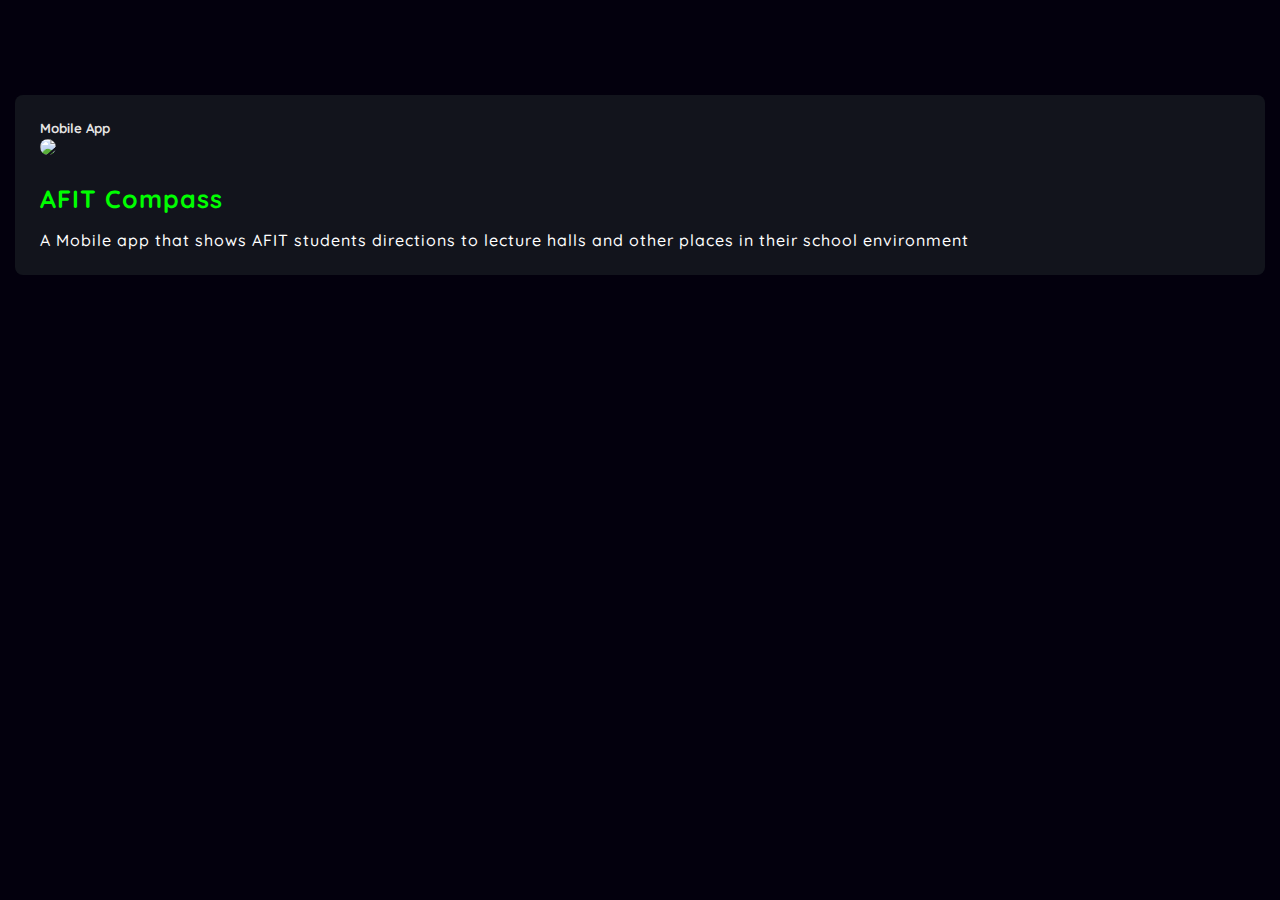
==== app/app.html @ bf6971ad "div" ====
<!DOCTYPE html>
<html lang="en">
<head>
    <meta charset="UTF-8">
    <meta name="viewport" content="width=device-width, initial-scale=1.0">
    <title>ABK Mobile App Portal</title>
    <link rel="stylesheet" href="app.css">

    <link rel="preconnect" href="https://fonts.googleapis.com" />
    <link rel="preconnect" href="https://fonts.gstatic.com" crossorigin />
    <link
      href="https://fonts.googleapis.com/css2?family=Quicksand:wght@300;400;500;600;700&display=swap"
      rel="stylesheet"
    />
</head>
<body>
    <div class="portfolio-content">
       

        <a href="https://matching-cards-game-lake.vercel.app/" target="_blank">
            <div class="row">
                <h5>Mobile App</h5>
                <img src="images/afit compass.png" class="thumb" />
                <div class="main-row">
                  <div class="row-text">
                    <h3>AFIT Compass</h3>
                  </div>
                  <div class="row-icon">
                  </div>
                </div>
                <h6>
                  A Mobile app that shows AFIT students directions to lecture halls
                  and other places in their school environment
                </h6>
              </div>
      </a>

      </div>
</body>
</html>
---- app/app.css ----
*{
    padding: 0;
    margin: 0; 
    box-sizing: border-box;
    font-family: 'Quicksand', sans-serif;
    list-style: none;
    text-decoration: none;
    scroll-behavior: smooth;
    zoom: 100%;
}

:root{
    /* --bg-color: #000000; */
    /* --bg-color: #121212; */
    --bg-color: #03000d;
    --text-color:#fff;
    --main-color: rgb(0, 255, 0);
    --mains-color: rgb(22, 91, 22);
    --second-color: gray;
    --other-color:#12141c;
    --h1-font: 5.2rem;
    --h2-font: 3.5rem;
    --p-font: 1.1rem;
}
body{
    background: var(--bg-color);
    color: var(--text-color);
    zoom: reset;
    min-zoom: 100%;
    padding: 15px;
}
.portfolio-content{
    display: grid;
    grid-template-columns: repeat(auto-fit, minmax(350px, auto));
    align-items: center;
    gap: 2rem;
    margin-top: 5rem;
}
h5{
    color: rgb(230, 228, 228);
}
.row img{
    height: auto;
    width: 100%;
    border-radius: 0.5rem;
    margin-bottom: 1.5rem;
}
.row{
    padding: 25px;
    background: #12141c;
    border-radius: 0.5rem;
    transition: all .40s ease;
}
.main-row{
    display: flex;
    align-items: center;
    justify-content: space-between;
    margin-bottom: 1rem;
}
.row h3{
    color: var(--main-color);
    font-size: 25px;
    font-weight: 700;
    letter-spacing: 1px;
}
.thumb{
    height: 50vh;
    width: 550px;
    margin-top: 3px;
}
.row h6{
    font-size: 16px;
    font-weight: 500;
    letter-spacing: 1px;
    color: #fff;
}
.row-icon i{
    font-size: 21px;
}
.row:hover{
    transform: scale(1.01) translateY(-5px);
    cursor: pointer;
}
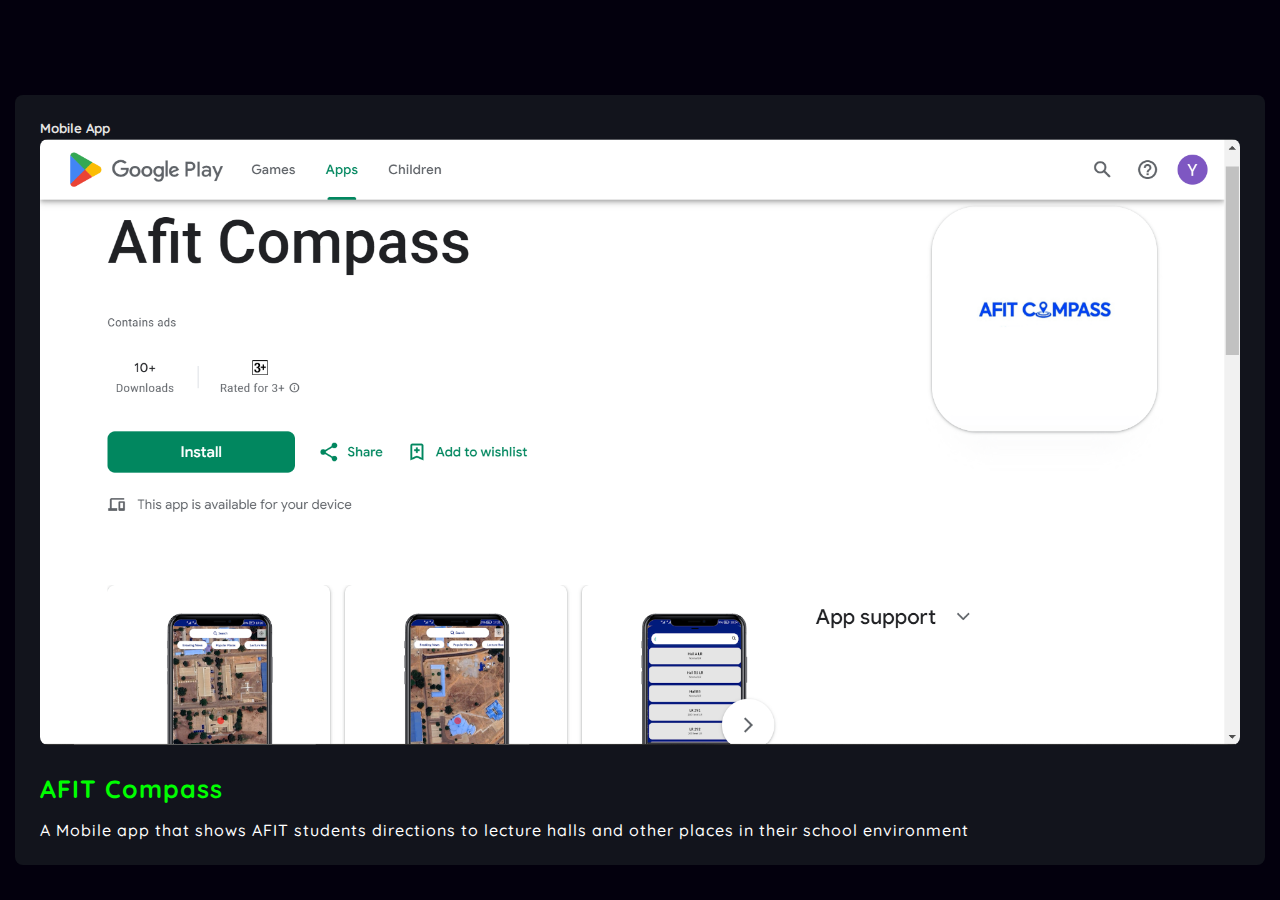
==== commit bbbd116b: "images" ====
--- a/app/app.html
+++ b/app/app.html
@@ -20,7 +20,7 @@
         <a href="https://matching-cards-game-lake.vercel.app/" target="_blank">
             <div class="row">
                 <h5>Mobile App</h5>
-                <img src="images/afit compass.png" class="thumb" />
+                <img src="../images/afit compass.png" class="thumb" />
                 <div class="main-row">
                   <div class="row-text">
                     <h3>AFIT Compass</h3>
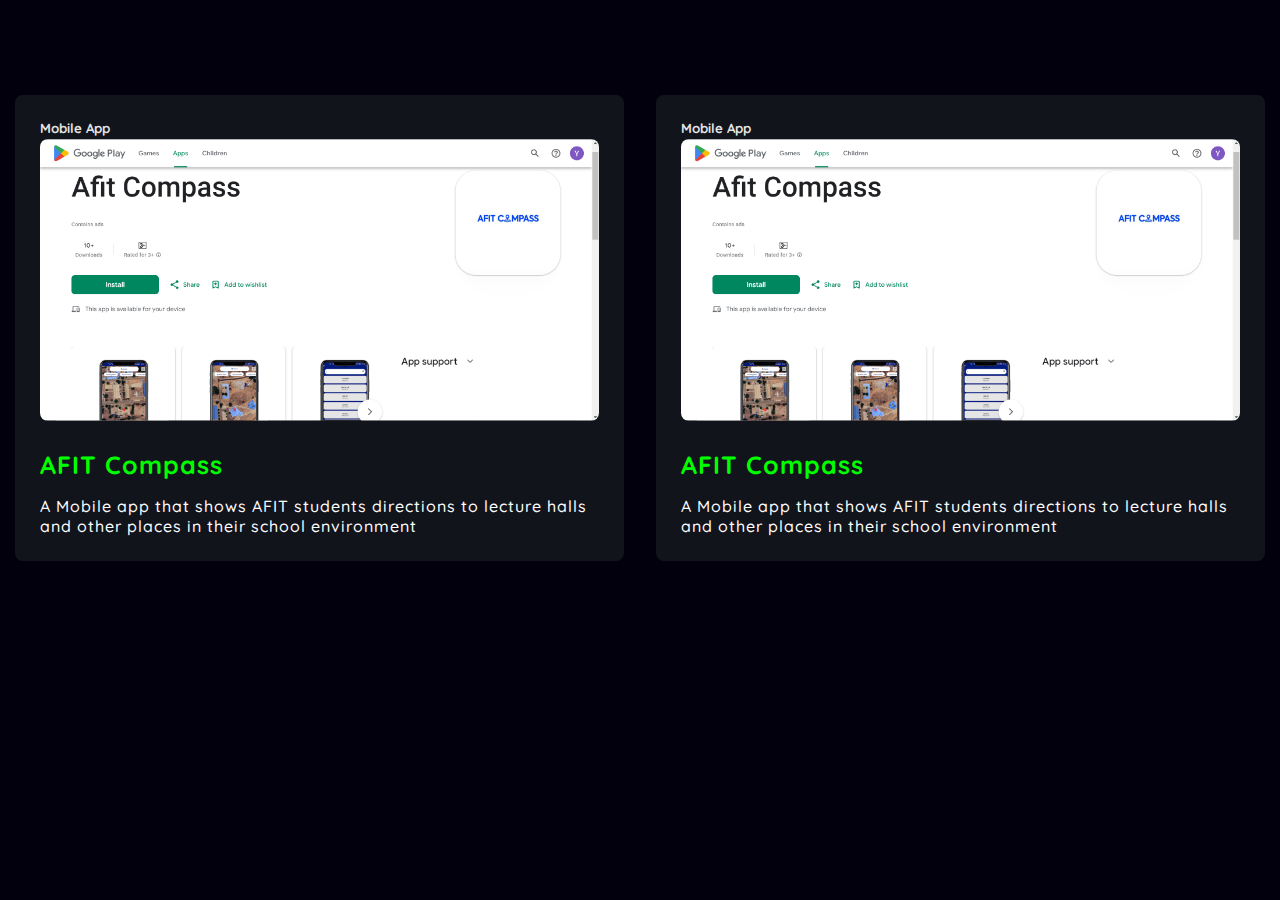
==== commit 9d79020a: "<a href=https://matching-cards-game-lake.vercel.app/ target=_blank>" ====
--- a/app/app.html
+++ b/app/app.html
@@ -34,6 +34,23 @@
                 </h6>
               </div>
       </a>
+        <a href="https://matching-cards-game-lake.vercel.app/" target="_blank">
+            <div class="row">
+                <h5>Mobile App</h5>
+                <img src="../images/afit compass.png" class="thumb" />
+                <div class="main-row">
+                  <div class="row-text">
+                    <h3>AFIT Compass</h3>
+                  </div>
+                  <div class="row-icon">
+                  </div>
+                </div>
+                <h6>
+                  A Mobile app that shows AFIT students directions to lecture halls
+                  and other places in their school environment
+                </h6>
+              </div>
+      </a>
 
       </div>
 </body>
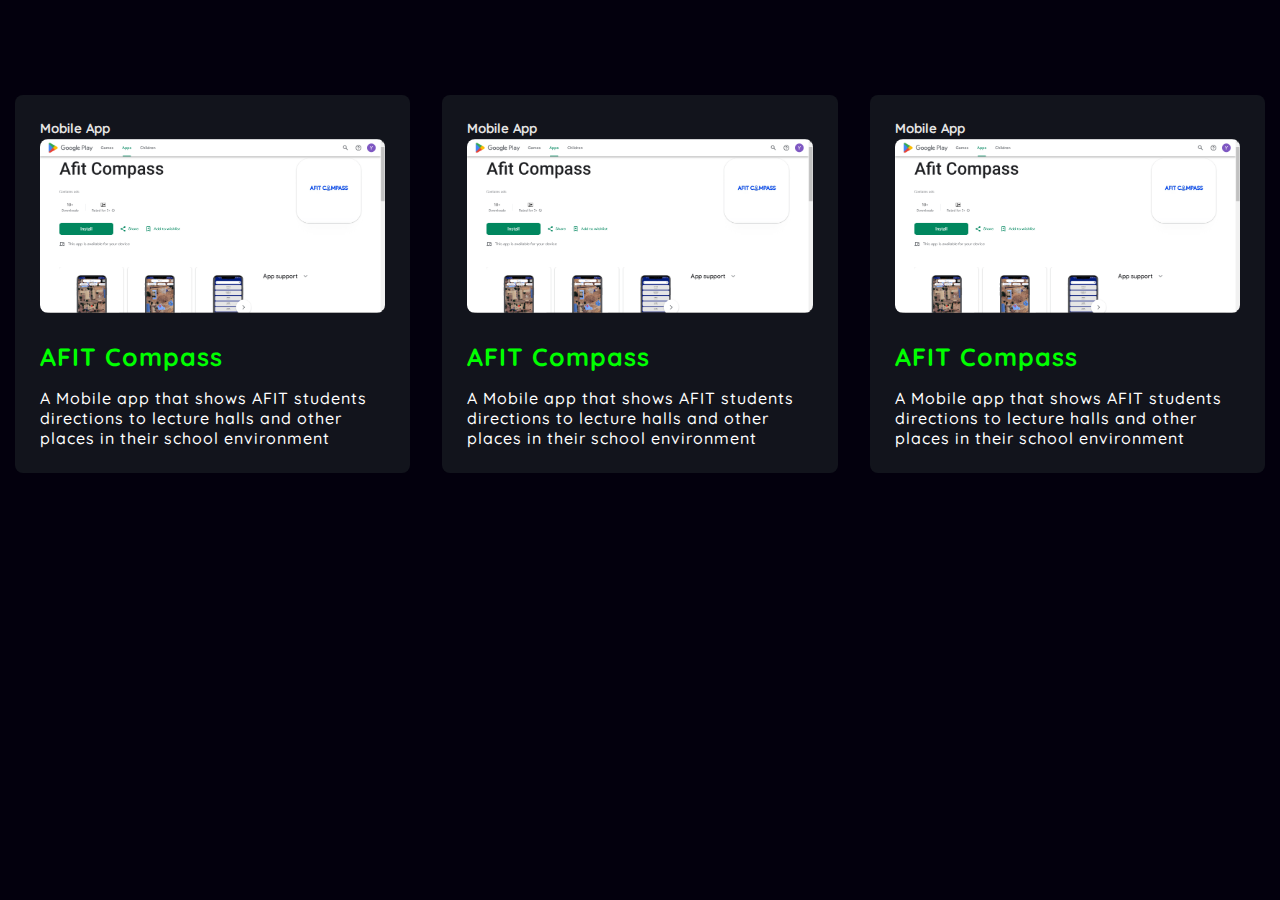
==== commit 1e549c34: "Mobile" ====
--- a/app/app.html
+++ b/app/app.html
@@ -34,6 +34,25 @@
                 </h6>
               </div>
       </a>
+
+        <a href="https://matching-cards-game-lake.vercel.app/" target="_blank">
+            <div class="row">
+                <h5>Mobile App</h5>
+                <img src="../images/afit compass.png" class="thumb" />
+                <div class="main-row">
+                  <div class="row-text">
+                    <h3>AFIT Compass</h3>
+                  </div>
+                  <div class="row-icon">
+                  </div>
+                </div>
+                <h6>
+                  A Mobile app that shows AFIT students directions to lecture halls
+                  and other places in their school environment
+                </h6>
+              </div>
+      </a>
+      
         <a href="https://matching-cards-game-lake.vercel.app/" target="_blank">
             <div class="row">
                 <h5>Mobile App</h5>
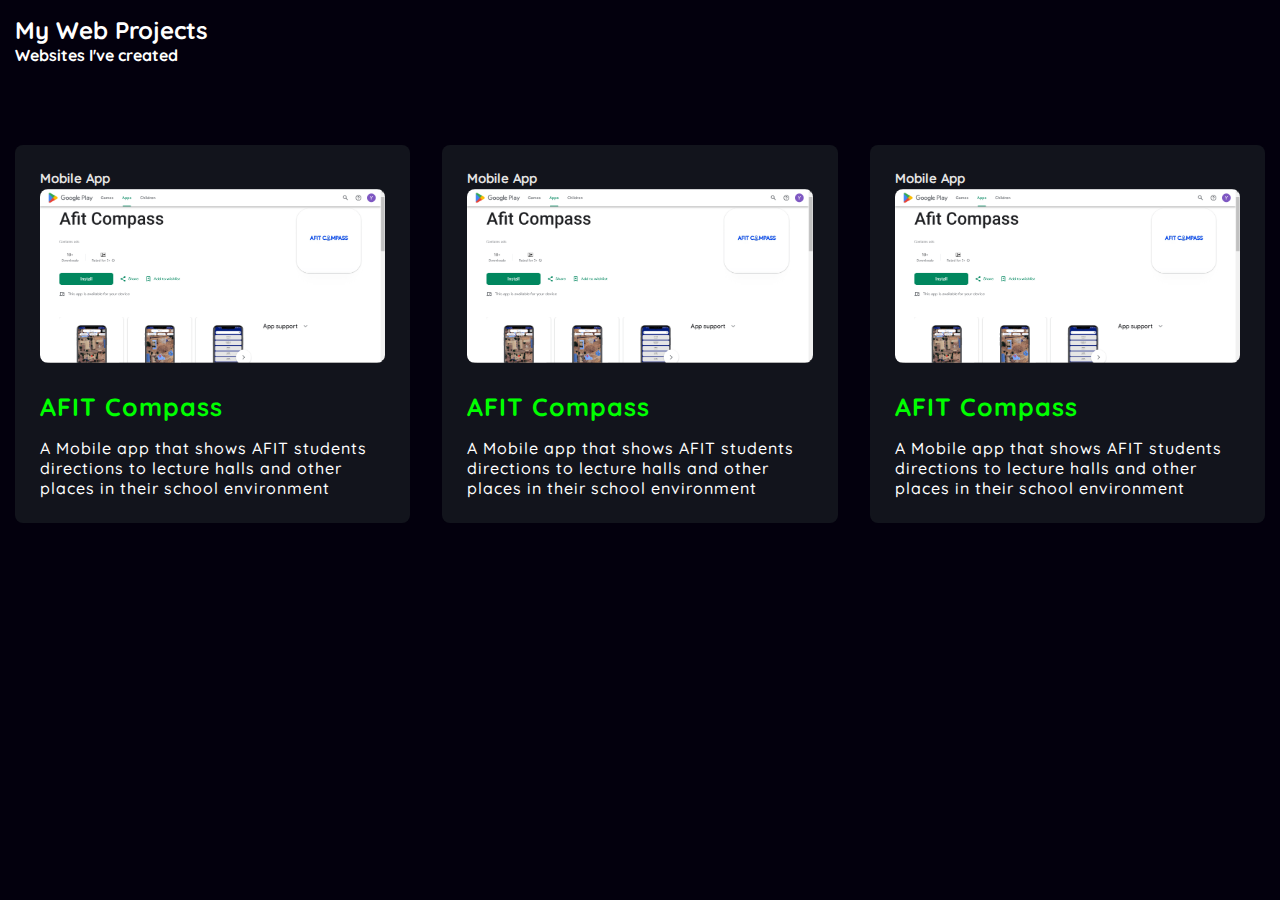
==== commit bf5bd662: "div" ====
--- a/app/app.html
+++ b/app/app.html
@@ -14,6 +14,11 @@
     />
 </head>
 <body>
+
+  <div class="main-text">
+    <h2>My Web Projects</h2>
+    <h4>Websites I've created </h4>
+  </div>
     <div class="portfolio-content">
        
 
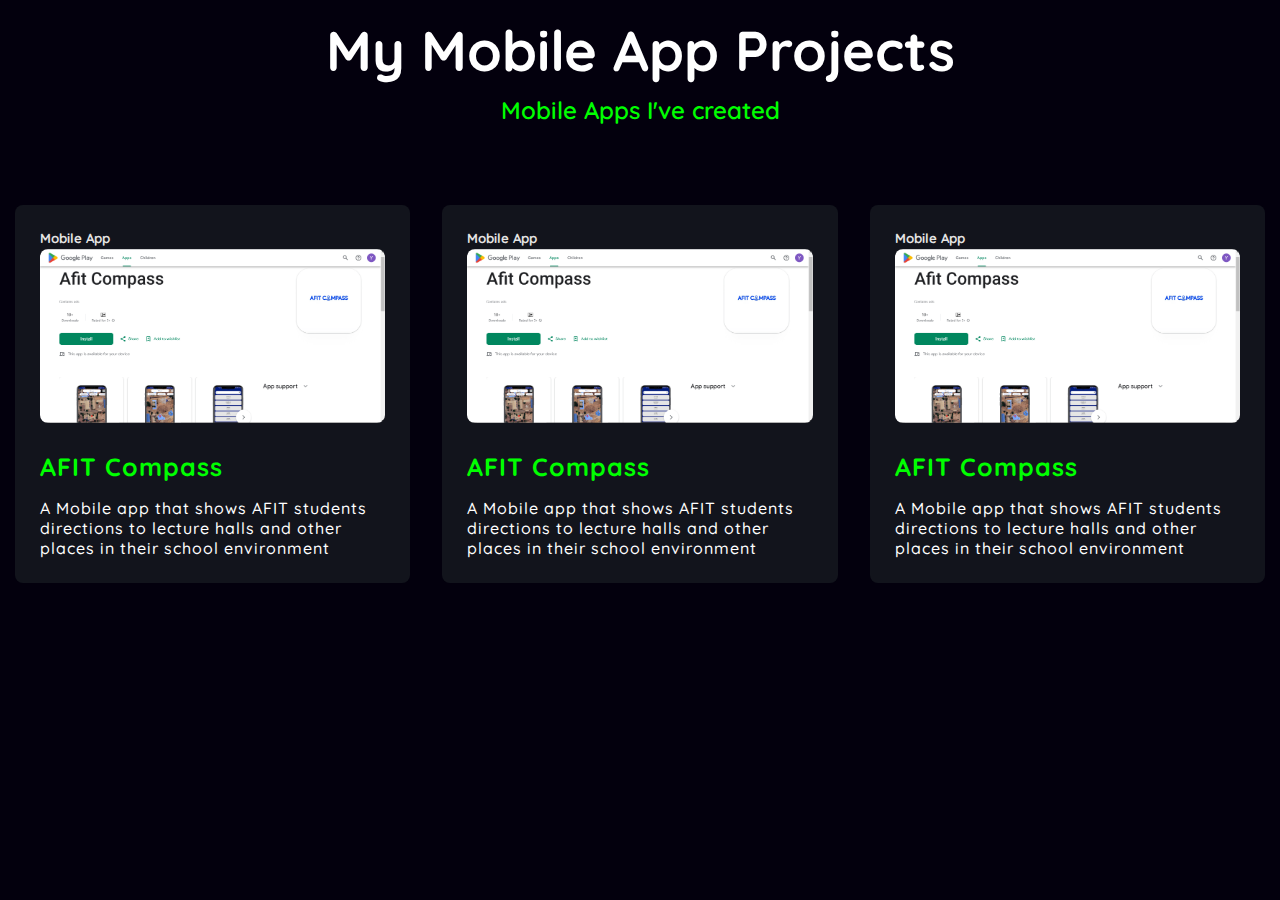
==== commit fdf11f6e: "Mobile" ====
--- a/app/app.html
+++ b/app/app.html
@@ -16,9 +16,10 @@
 <body>
 
   <div class="main-text">
-    <h2>My Web Projects</h2>
-    <h4>Websites I've created </h4>
+    <h2>My Mobile App Projects</h2>
+    <h4>Mobile Apps I've created </h4>
   </div>
+
     <div class="portfolio-content">
        
 
--- a/app/app.css
+++ b/app/app.css
@@ -28,6 +28,18 @@
     zoom: reset;
     min-zoom: 100%;
     padding: 15px;
+}
+.main-text{
+    text-align: center;
+}
+.main-text h2{
+    font-size: var(--h2-font);
+    margin-bottom: 10px;
+}
+.main-text h4{
+    color: var(--main-color);
+    font-size: 24px;
+    font-weight: 600;
 }
 .portfolio-content{
     display: grid;
